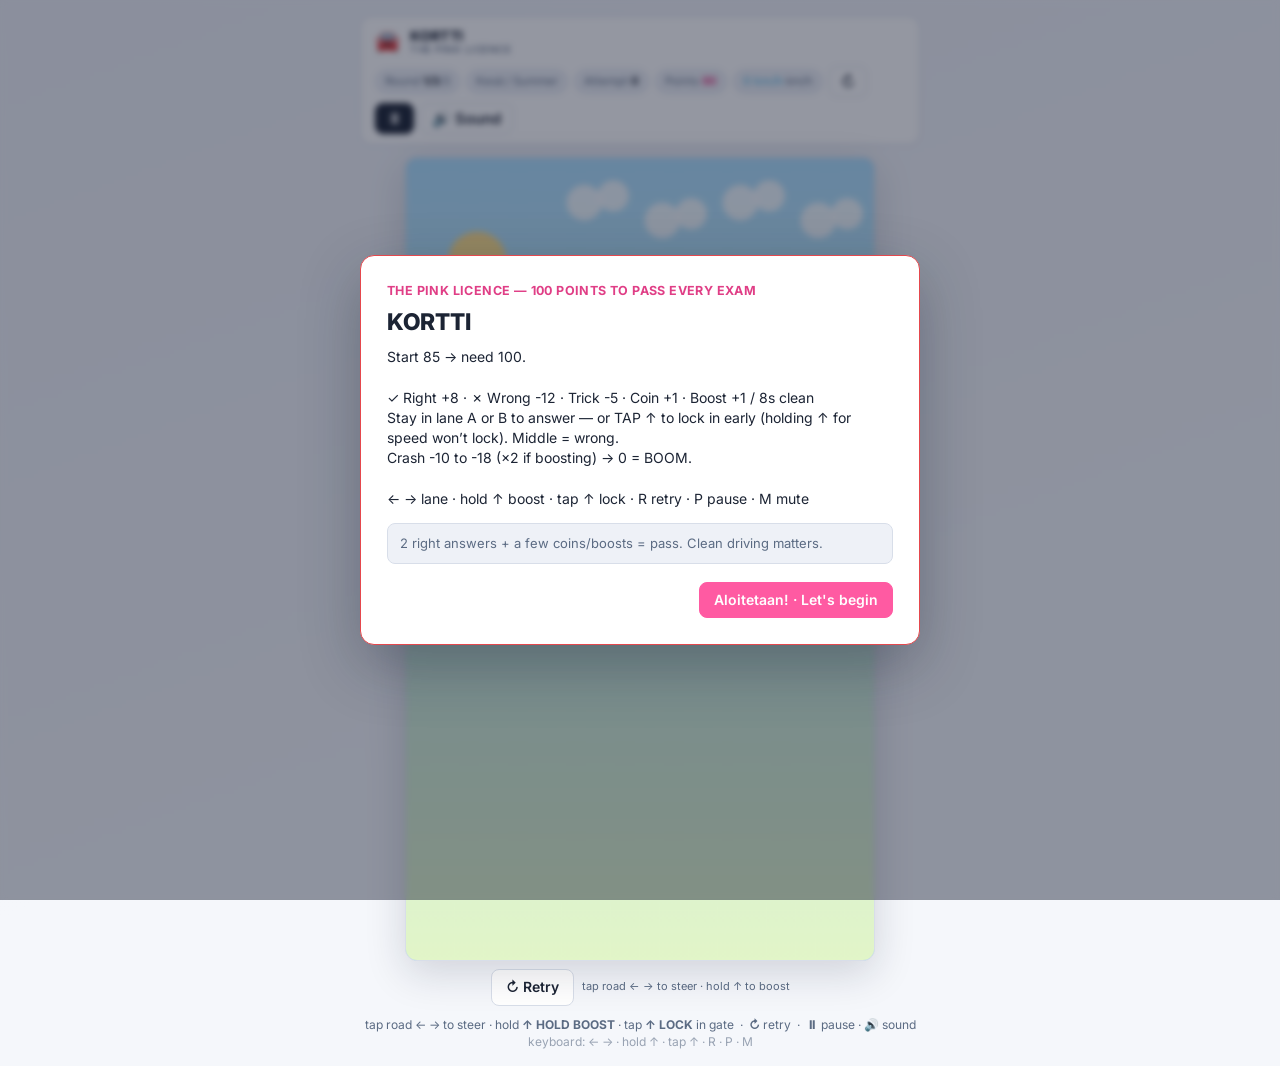
==== kortti/index.html @ d13690bc "feat(kortti): polish Finnish driving exam game - Prune to 12 Finland-facts questions (en-only, 1-wor" ====
<!DOCTYPE html>
<html lang="en">
<head>
  <meta charset="UTF-8">
  <meta name="viewport" content="width=device-width, initial-scale=1.0">
  <meta name="description" content="KORTTI — drive your first Finnish licence. Dodge summer traffic, survive the roundabout, and slide through winter night exams with an examiner who fails you no matter what.">
  <title>KORTTI · the pink licence</title>
  <link rel="preconnect" href="https://fonts.googleapis.com">
  <link rel="preconnect" href="https://fonts.gstatic.com" crossorigin>
  <link href="https://fonts.googleapis.com/css2?family=Inter:wght@400;500;600;700;800&display=swap" rel="stylesheet">
  <link rel="stylesheet" href="css/style.css">

  <!-- Google Analytics -->
  <script async src="https://www.googletagmanager.com/gtag/js?id=G-20X8RLX5BQ"></script>
  <script>
    window.dataLayer = window.dataLayer || [];
    function gtag(){dataLayer.push(arguments);}
    gtag('js', new Date());

    gtag('config', 'G-20X8RLX5BQ');
  </script>
</head>
<body>
  <div id="app" class="app">
    <header class="topbar">
      <div class="brand">
        <span class="brand-mark">🚘</span>
        <span class="brand-title">
          <span>KORTTI</span>
          <span class="brand-sub">the pink licence</span>
        </span>
      </div>
      <div class="topmeta">
        <span class="chip round-chip">Round <b>1</b>/3</span>
        <span class="chip month-chip">Kesä · Summer</span>
        <span class="chip attempt-chip">Attempt <b>1</b></span>
        <span class="chip score-chip">Points <b>100</b></span>
        <span class="chip speed-chip"><b>0</b> km/h</span>
        <button class="btn ghost iconbtn" data-action="retry" title="Retry (R)">↻</button>
        <button class="btn ghost iconbtn" data-action="pause" title="Pause (P)">⏸</button>
        <button class="btn ghost iconbtn" data-action="mute" title="Mute (M)">🔊</button>
      </div>
    </header>

    <div class="stage-wrap">
      <div class="stage">
        <canvas id="game" width="420" height="720"></canvas>
        <div id="bubble" class="bubble hidden"></div>
        <div id="overlay" class="overlay hidden"></div>
        <div class="touch-boost">
          <button id="boostBtn" class="btn boost-btn" title="Hold to boost, tap to lock answer">↑ HOLD BOOST · TAP TO LOCK</button>
        </div>
        <div class="touch-steer">
          <button class="steer-btn" data-steer="-1" aria-label="Left">‹</button>
          <button class="steer-btn" data-steer="1" aria-label="Right">›</button>
        </div>
      </div>
      <div class="touchbar">
        <button class="btn ghost" data-action="retry2" title="Retry">↻ Retry</button>
        <span class="touch-hint">tap road ← → to steer · hold ↑ to boost</span>
      </div>
    </div>

    <footer class="hintbar">tap road ← → to steer · hold <b>↑ HOLD BOOST</b> · tap <b>↑ LOCK</b> in gate &nbsp;·&nbsp; <b>↻</b> retry &nbsp;·&nbsp; <b>⏸</b> pause · <b>🔊</b> sound<br><span style="opacity:.6">keyboard: ← → · hold ↑ · tap ↑ · R · P · M</span></footer>
  </div>

  <div id="toasts" class="toasts" aria-live="polite"></div>

  <script src="js/data.js"></script>
  <script src="js/game.js"></script>
  <script src="js/sound.js"></script>
  <script src="js/ui.js"></script>
  <script src="js/main.js"></script>
</body>
</html>
---- kortti/css/style.css ----
:root {
  --ink: #1c2434;
  --muted: #5b6b83;
  --line: #d8dee9;
  --accent: #ff5aa2;
  --accent-2: #e03e86;
  --accent-soft: rgba(255,90,162,.14);
  --bg: #f5f7fb;
  --navy: #eef1f7;
  --ok: #1a9d5c;
  --warn: #b7791f;
  --bad: #e5484d;
  --ice: #7cc4e8;
  --radius: 12px;
}

* { box-sizing: border-box; }
html, body { margin: 0; padding: 0; }
body {
  font-family: 'Inter', system-ui, -apple-system, sans-serif;
  background: linear-gradient(160deg, var(--navy) 0%, var(--bg) 60%);
  color: var(--ink);
  min-height: 100vh;
  font-size: 14px;
  line-height: 1.45;
}

.app { max-width: 1080px; margin: 0 auto; padding: 16px; display: flex; flex-direction: column; align-items: center; }

/* ---------------- top bar ---------------- */
.topbar {
  width: 100%; max-width: 560px;
  display: flex; align-items: center; justify-content: space-between;
  gap: 10px; flex-wrap: wrap;
  padding: 10px 14px;
  background: #fff;
  border: 1px solid var(--line);
  border-radius: var(--radius);
  margin-bottom: 12px;
  box-shadow: 0 1px 2px rgba(16,26,48,.04);
}
.brand { display: flex; align-items: center; gap: 10px; font-weight: 800; letter-spacing: .3px; }
.brand-mark { color: var(--accent); font-size: 20px; }
.brand-title { display: flex; flex-direction: column; line-height: 1.1; }
.brand-sub { font-size: 10px; font-weight: 500; letter-spacing: .5px; color: var(--muted); text-transform: uppercase; }
.topmeta { display: flex; align-items: center; gap: 6px; flex-wrap: wrap; }
.chip {
  background: var(--navy); border: 1px solid var(--line);
  padding: 3px 9px; border-radius: 999px; font-size: 11.5px; color: var(--muted);
  white-space: nowrap;
}
.chip b { color: var(--ink); }
.chip.score-chip b { color: var(--accent-2); }
.chip.speed-chip b { color: var(--ice); }

.btn {
  font: inherit; cursor: pointer; border-radius: 8px; border: 1px solid var(--line);
  padding: 7px 14px; color: var(--ink); background: #fff; font-weight: 600;
  transition: transform .05s, background .15s, border-color .15s;
}
.btn:hover { border-color: var(--accent); }
.btn:active { transform: translateY(1px); }
.btn.primary { background: var(--accent); border-color: var(--accent); color: #fff; }
.btn.primary:hover { background: var(--accent-2); }
.btn.ghost { background: #fff; border-color: var(--line); }
.btn.ghost.active { background: var(--accent); color:#fff; border-color: var(--accent); }
.iconbtn { font-size: 15px; padding: 7px 11px; line-height: 1; min-width: 38px; }
.iconbtn[data-action="pause"] { background:#1c2434; color:#fff; border-color:#1c2434; }
.iconbtn[data-action="pause"]:hover { background:#2a344d; }
.iconbtn[data-action="mute"].muted { background:#ffe9a8; border-color:#ffd23f; }
.iconbtn[data-action="mute"]:not(.muted) { background:#fff; }

/* ---------------- stage / canvas ---------------- */
.stage-wrap { width: 100%; max-width: 470px; }
.stage {
  position: relative;
  border-radius: var(--radius);
  overflow: hidden;
  border: 1px solid var(--line);
  box-shadow: 0 12px 40px rgba(16,26,48,.16);
  background: #a8d8f0;
}
canvas { display: block; width: 100%; height: auto; touch-action: none; }
.touch-boost { position:absolute; left:50%; bottom:14px; transform:translateX(-50%); z-index:7; display:flex; }
.boost-btn { background:#ffd23f; border-color:#e8b800; color:#1c2434; font-weight:900; font-size:13px; padding:10px 16px; border-radius:999px; box-shadow:0 6px 18px rgba(0,0,0,.28); touch-action:none; user-select:none; -webkit-user-select:none; }
.boost-btn:active { transform:scale(0.97); background:#ffe066; }
.boost-btn.lock-ready { background:#ff5aa2; color:#fff; border-color:#e03e86; animation:pulse 0.9s infinite; }
.touch-steer { position:absolute; inset:0; display:flex; justify-content:space-between; align-items:stretch; z-index:5; pointer-events:none; }
.steer-btn { flex:0 0 32%; background:rgba(255,255,255,0); border:none; color:rgba(255,255,255,.0); font-size:42px; pointer-events:auto; touch-action:none; }
.steer-btn:active { background:rgba(255,255,255,.10); color:rgba(28,36,52,.35); }
.touchbar { display:flex; gap:8px; align-items:center; justify-content:center; margin-top:8px; flex-wrap:wrap; }
.touch-hint { font-size:11px; color:var(--muted); }
@media (min-width: 700px){ .touch-steer .steer-btn{ display:none; } }

/* ---------------- speech bubble ---------------- */
.bubble {
  position: absolute; top: 218px; left: 12px; right: 12px;
  background: #fff; border: 3px solid var(--ink);
  border-radius: 18px; padding: 14px 18px;
  font-size: 20px; line-height: 1.18; font-weight: 900; letter-spacing: -.1px;
  box-shadow: 0 10px 28px rgba(16,26,48,.30);
  z-index: 6;
  transition: opacity .2s, transform .2s;
  text-align: center;
  max-width: calc(100% - 24px);
}
.bubble.question-active {
  top: auto; bottom: 10px; font-size: 13px; padding: 7px 10px;
}
.bubble.question-active::after { bottom: auto; top: -12px; border-top: 0; border-bottom-color: var(--ink); }
.bubble::after {
  content: ''; position: absolute; bottom: -12px; left: 50%; transform: translateX(-50%);
  border: 8px solid transparent; border-top-color: var(--ink); border-bottom: 0;
}
.bubble .who { font-weight: 900; margin-right: 5px; color: var(--accent-2); }
.bubble .fi { display: none; }
.bubble.hidden { opacity: 0; transform: translateY(-6px); pointer-events: none; }

/* ---------------- overlay (countdown / dim) ---------------- */
.overlay {
  position: absolute; inset: 0;
  display: flex; flex-direction: column; align-items: center; justify-content: center;
  gap: 8px;
  background: rgba(18,26,48,.45);
  color: #fff; z-index: 8;
  font-weight: 800; text-align: center;
}
.overlay.hidden { display: none; }
.overlay .big { font-size: 64px; line-height: 1; text-shadow: 0 4px 20px rgba(0,0,0,.5); }
.overlay .sub { font-size: 15px; opacity: .95; max-width: 320px; }
.overlay .flags { font-size: 22px; letter-spacing: 4px; }

/* ---------------- footer ---------------- */
.hintbar {
  margin-top: 10px; font-size: 12px; color: var(--muted);
  text-align: center; max-width: 560px;
}

/* ---------------- modal ---------------- */
.modal-backdrop {
  position: fixed; inset: 0; display: flex; align-items: center; justify-content: center;
  background: rgba(18,26,48,.45); backdrop-filter: blur(3px); z-index: 50; padding: 20px;
}
.modal {
  background: #fff; border: 1px solid var(--line); border-radius: 14px;
  max-width: 560px; width: 100%; padding: 26px;
  box-shadow: 0 20px 60px rgba(16,26,48,.3);
  max-height: 88vh; overflow: auto;
}
.modal.win { border-color: var(--ok); }
.modal.fail { border-color: var(--bad); }
.modal.ok { border-color: var(--warn); }
.verdict {
  display: inline-block; padding: 6px 16px; border-radius: 999px; font-size: 13px;
  font-weight: 800; letter-spacing: 2px; text-transform: uppercase; margin-bottom: 12px;
}
.verdict.win { color: #062b17; background: var(--ok); }
.verdict.fail { color: #2b0707; background: var(--bad); }
.verdict.ok { color: #2b1a05; background: var(--warn); }
.modal-title { font-size: 23px; font-weight: 800; margin-bottom: 8px; }
.modal-fi { font-size: 12.5px; font-weight: 700; letter-spacing: .4px; color: var(--accent-2); text-transform: uppercase; margin-bottom: 6px; }
.modal-body { white-space: pre-wrap; color: var(--ink); margin-bottom: 14px; font-size: 14px; }
.modal-takeaway { background: var(--navy); border: 1px solid var(--line); border-radius: 8px; padding: 10px 12px; font-size: 13px; color: var(--muted); margin-bottom: 18px; }
.modal-actions { display: flex; justify-content: flex-end; gap: 8px; flex-wrap: wrap; }
.modal-extra { display: flex; gap: 14px; margin-bottom: 12px; }
.stat-lift { background: var(--navy); border: 1px solid var(--line); border-radius: 8px; padding: 8px 14px; text-align: center; }
.stat-lift b { display: block; font-size: 20px; }
.stat-lift span { font-size: 11px; color: var(--muted); }

/* ---------------- toasts ---------------- */
.toasts { position: fixed; bottom: 16px; right: 16px; display: flex; flex-direction: column; gap: 8px; z-index: 60; max-width: 320px; }
.toast {
  background: #fff; border: 1px solid var(--line); border-left: 3px solid var(--accent);
  color: var(--ink); padding: 10px 14px; border-radius: 8px; font-size: 13px;
  box-shadow: 0 8px 24px rgba(16,26,48,.18);
  animation: tin .2s ease;
  transition: opacity .3s, transform .3s;
}
.toast.ok { border-left-color: var(--ok); }
.toast.warn { border-left-color: var(--warn); }
.toast.bad { border-left-color: var(--bad); }
.toast.out { opacity: 0; transform: translateX(20px); }
@keyframes tin { from { opacity: 0; transform: translateY(8px); } to { opacity: 1; transform: none; } }

@media (max-width: 600px) {
  .app { padding: 10px; }
  .topbar { padding: 8px 10px; }
  .brand-sub { display: none; }
}
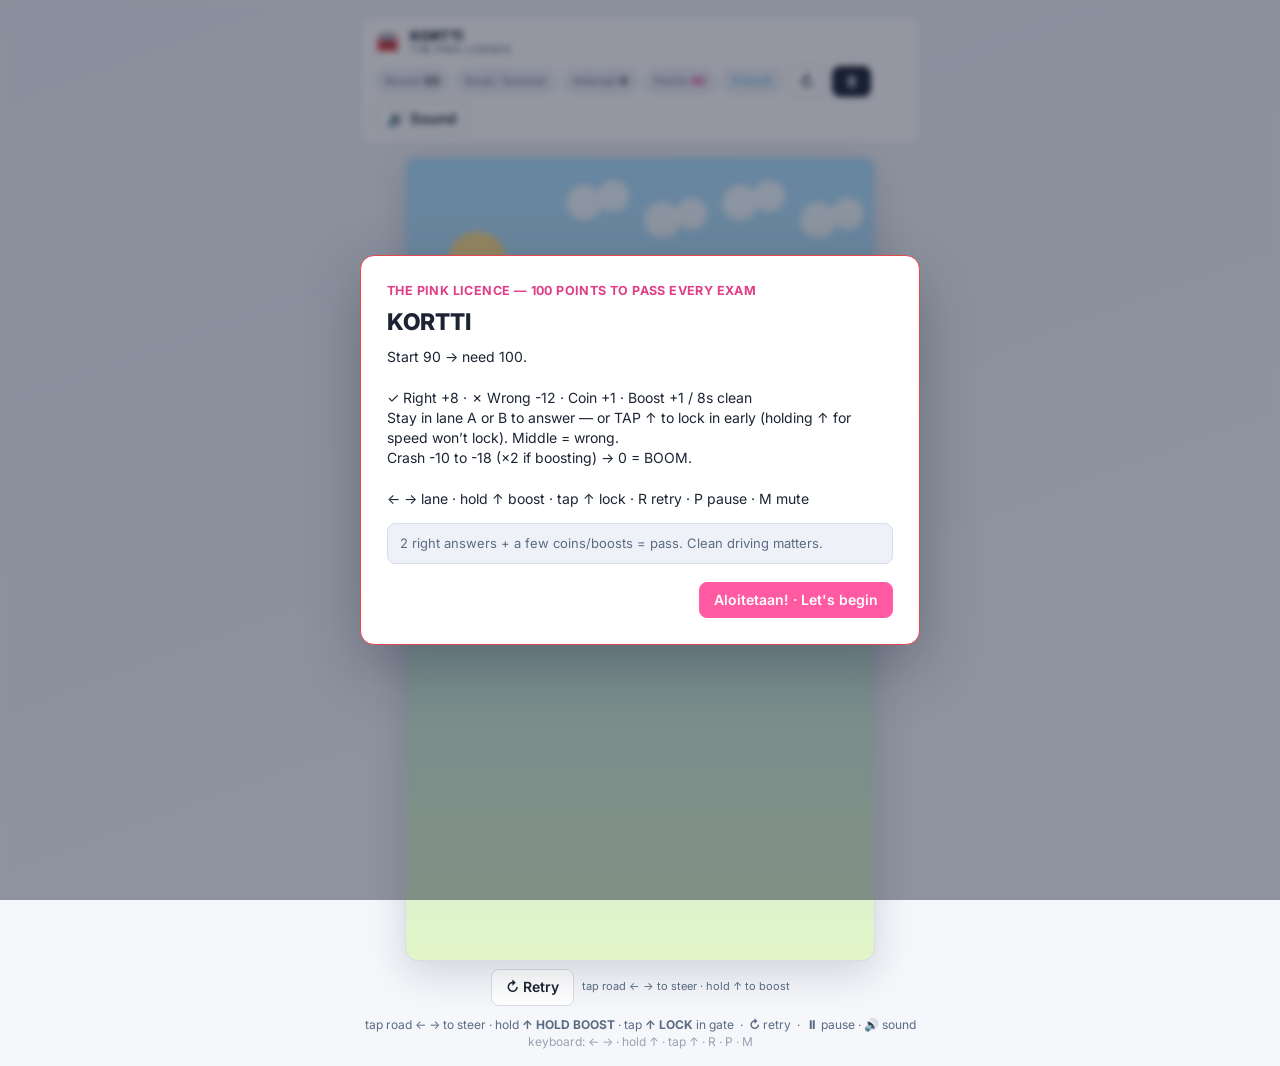
==== commit 78fd7470: "fix(kortti): round header 1/3/3 double, start text and docs - index.html round-chip <b>1</b>/3 -> <b" ====
--- a/kortti/index.html
+++ b/kortti/index.html
@@ -31,11 +31,11 @@
         </span>
       </div>
       <div class="topmeta">
-        <span class="chip round-chip">Round <b>1</b>/3</span>
+        <span class="chip round-chip">Round <b>1/3</b></span>
         <span class="chip month-chip">Kesä · Summer</span>
         <span class="chip attempt-chip">Attempt <b>1</b></span>
         <span class="chip score-chip">Points <b>100</b></span>
-        <span class="chip speed-chip"><b>0</b> km/h</span>
+        <span class="chip speed-chip"><b>0 km/h</b></span>
         <button class="btn ghost iconbtn" data-action="retry" title="Retry (R)">↻</button>
         <button class="btn ghost iconbtn" data-action="pause" title="Pause (P)">⏸</button>
         <button class="btn ghost iconbtn" data-action="mute" title="Mute (M)">🔊</button>
